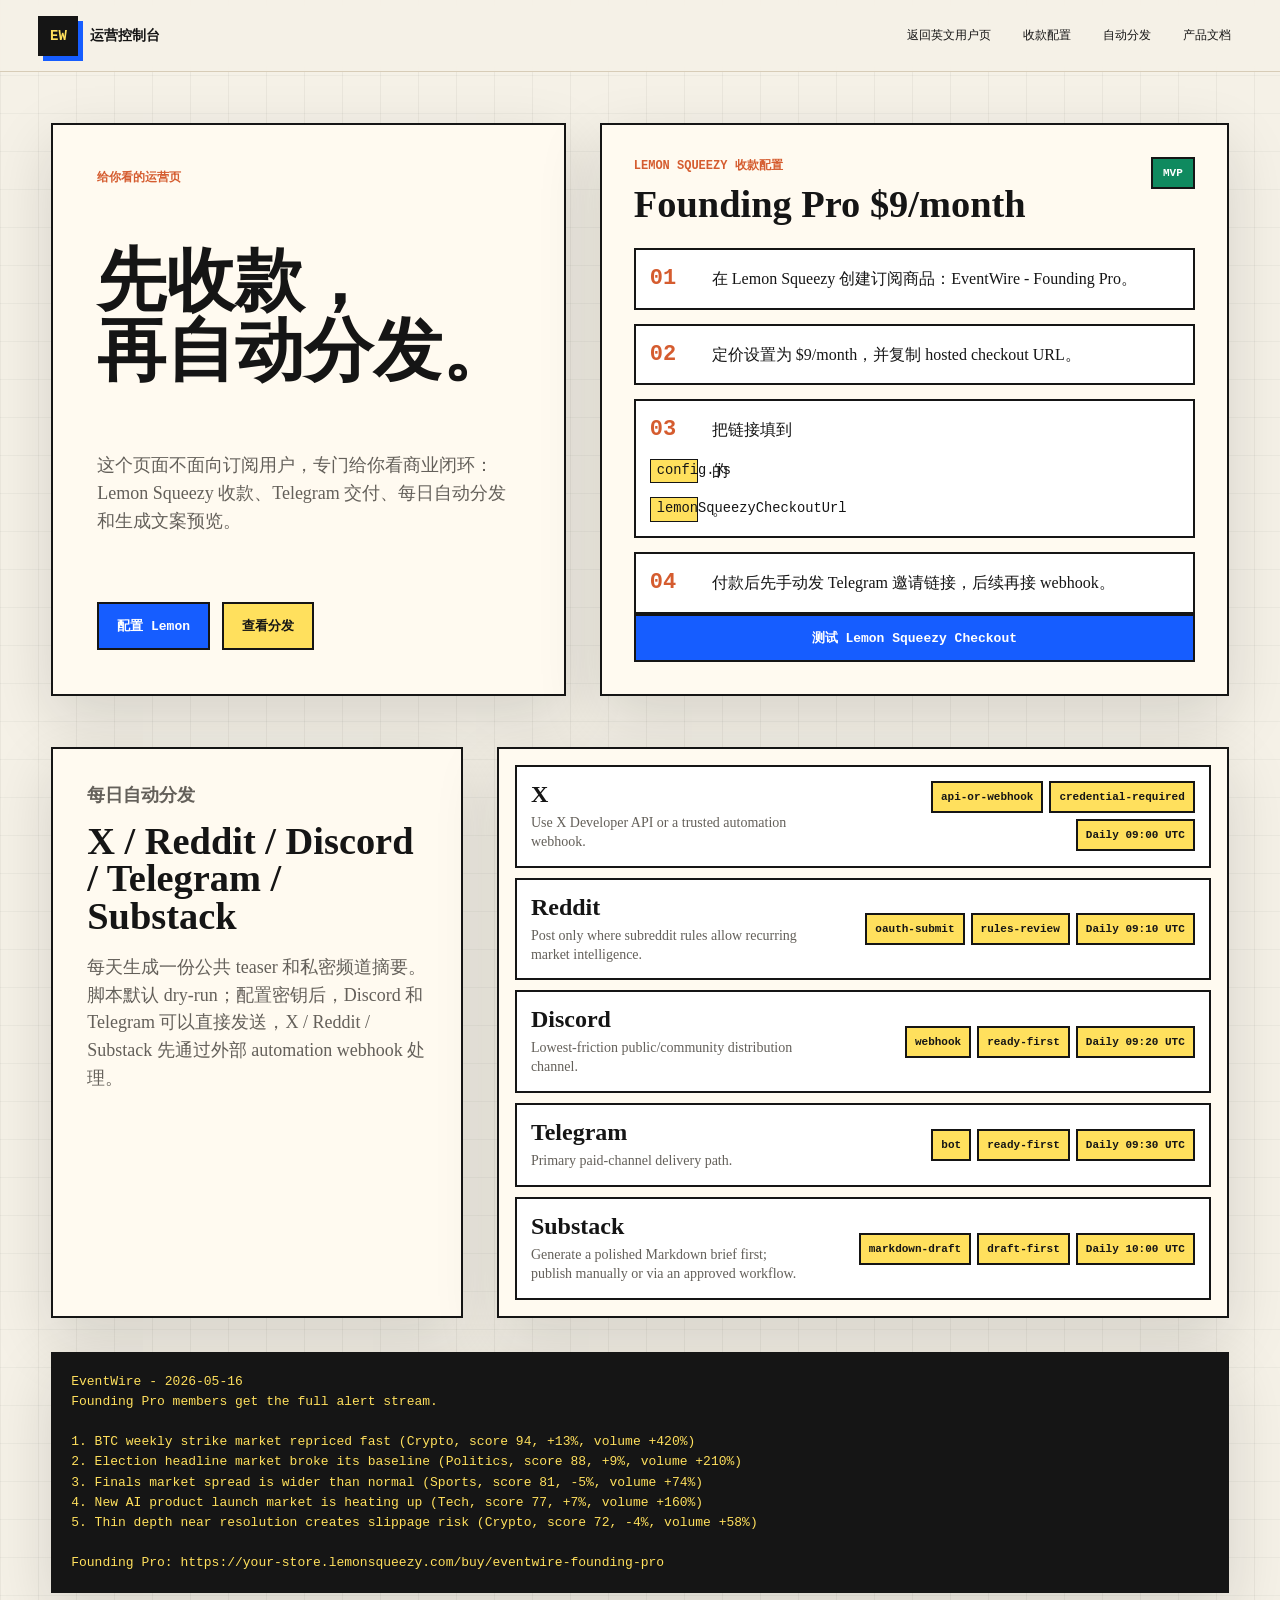
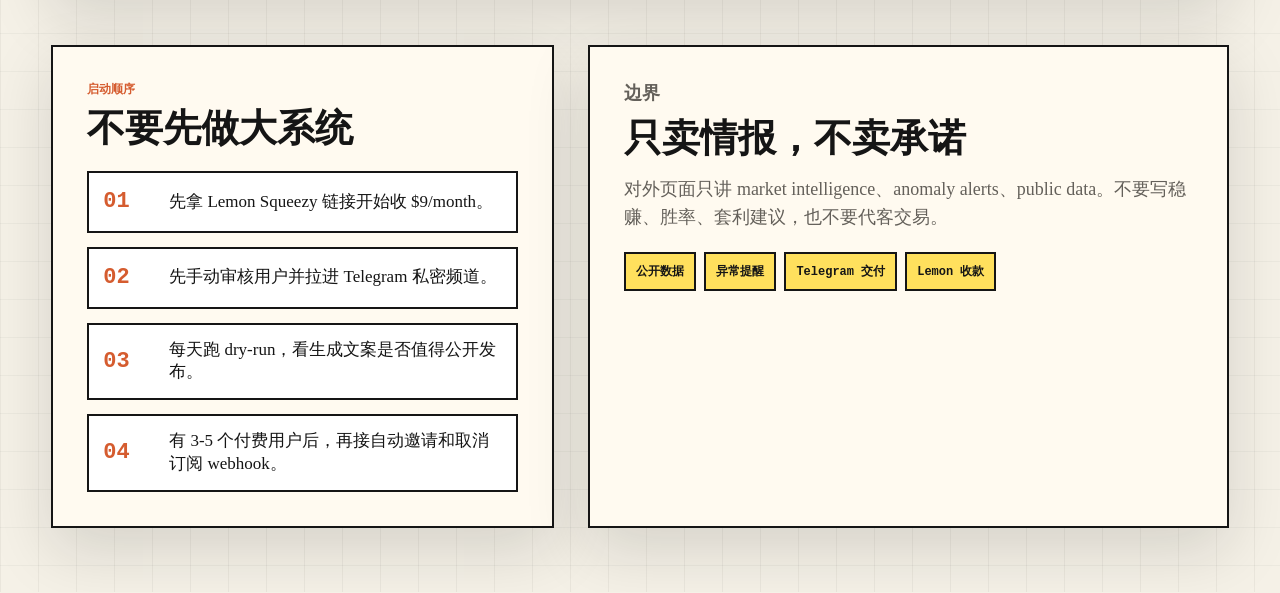
==== ops.html @ 6a20d815 "feat: launch EventWire prototype" ====
<!doctype html>
<html lang="zh-CN">
  <head>
    <meta charset="utf-8">
    <meta name="viewport" content="width=device-width, initial-scale=1">
    <title>EventWire 运营页</title>
    <meta name="description" content="给你看的中文运营页，用于查看 Lemon Squeezy 收款配置和每日分发自动化。">
    <link rel="icon" href="assets/favicon.svg" type="image/svg+xml">
    <link rel="stylesheet" href="styles.css">
    <script src="config.js"></script>
    <script type="module" src="app.mjs"></script>
  </head>
  <body>
    <header class="topbar" aria-label="运营导航">
      <a class="brand" href="ops.html" aria-label="EventWire 运营页">
        <span class="brand-mark">EW</span>
        <span>运营控制台</span>
      </a>
      <nav class="nav-links" aria-label="页面导航">
        <a href="index.html">返回英文用户页</a>
        <a href="#checkout">收款配置</a>
        <a href="#distribution">自动分发</a>
        <a href="docs/eventwire.md">产品文档</a>
      </nav>
    </header>

    <main id="top">
      <section class="ops-hero" aria-labelledby="ops-title">
        <div class="intro-panel">
          <p class="eyebrow">给你看的运营页</p>
          <h1 id="ops-title">先收款，<br>再自动分发。</h1>
          <p class="lede">这个页面不面向订阅用户，专门给你看商业闭环：Lemon Squeezy 收款、Telegram 交付、每日自动分发和生成文案预览。</p>
          <div class="cta-row">
            <a class="button primary" href="#checkout">配置 Lemon</a>
            <a class="button secondary" href="#distribution">查看分发</a>
          </div>
        </div>

        <section class="terminal-panel" id="checkout" aria-labelledby="checkout-title">
          <div class="panel-header">
            <div>
              <p class="eyebrow">Lemon Squeezy 收款配置</p>
              <h2 id="checkout-title">Founding Pro $9/month</h2>
            </div>
            <span class="status-pill">MVP</span>
          </div>
          <ol class="flow-list compact-flow">
            <li><span>01</span> 在 Lemon Squeezy 创建订阅商品：EventWire - Founding Pro。</li>
            <li><span>02</span> 定价设置为 $9/month，并复制 hosted checkout URL。</li>
            <li><span>03</span> 把链接填到 <code>config.js</code> 的 <code>lemonSqueezyCheckoutUrl</code>。</li>
            <li><span>04</span> 付款后先手动发 Telegram 邀请链接，后续再接 webhook。</li>
          </ol>
          <button class="button primary full" type="button" id="checkout-button">测试 Lemon Squeezy Checkout</button>
        </section>
      </section>

      <section class="distribution-section" id="distribution" aria-labelledby="distribution-title">
        <div class="distribution-copy">
          <p class="eyebrow">每日自动分发</p>
          <h2 id="distribution-title">X / Reddit / Discord / Telegram / Substack</h2>
          <p>每天生成一份公共 teaser 和私密频道摘要。脚本默认 dry-run；配置密钥后，Discord 和 Telegram 可以直接发送，X / Reddit / Substack 先通过外部 automation webhook 处理。</p>
        </div>
        <div class="channel-list" id="channel-list" aria-label="分发渠道状态"></div>
        <pre class="preview-console" id="distribution-preview" aria-label="生成文案预览"></pre>
      </section>

      <section class="business-grid" aria-label="运营说明">
        <article class="delivery-card">
          <p class="eyebrow">启动顺序</p>
          <h2>不要先做大系统</h2>
          <ol class="flow-list">
            <li><span>01</span> 先拿 Lemon Squeezy 链接开始收 $9/month。</li>
            <li><span>02</span> 先手动审核用户并拉进 Telegram 私密频道。</li>
            <li><span>03</span> 每天跑 dry-run，看生成文案是否值得公开发布。</li>
            <li><span>04</span> 有 3-5 个付费用户后，再接自动邀请和取消订阅 webhook。</li>
          </ol>
        </article>

        <article class="guardrail-card">
          <p class="eyebrow">边界</p>
          <h2>只卖情报，不卖承诺</h2>
          <p>对外页面只讲 market intelligence、anomaly alerts、public data。不要写稳赚、胜率、套利建议，也不要代客交易。</p>
          <div class="word-grid" aria-label="运营关键词">
            <span>公开数据</span>
            <span>异常提醒</span>
            <span>Telegram 交付</span>
            <span>Lemon 收款</span>
          </div>
        </article>
      </section>
    </main>
  </body>
</html>
---- styles.css ----
:root {
  --paper: #f5f1e7;
  --paper-2: #fffaf0;
  --ink: #151515;
  --muted: #64605a;
  --line: #d7ccb7;
  --blue: #165dff;
  --green: #0f8a5f;
  --red: #d55c2f;
  --yellow: #ffe05d;
  --shadow: 0 22px 60px rgba(21, 21, 21, 0.14);
}

* {
  box-sizing: border-box;
}

html {
  scroll-behavior: smooth;
}

body {
  margin: 0;
  background:
    linear-gradient(90deg, rgba(21, 21, 21, 0.05) 1px, transparent 1px) 0 0 / 38px 38px,
    linear-gradient(0deg, rgba(21, 21, 21, 0.04) 1px, transparent 1px) 0 0 / 38px 38px,
    var(--paper);
  color: var(--ink);
  font-family: Georgia, "Times New Roman", serif;
  min-width: 320px;
}

a {
  color: inherit;
  text-decoration: none;
}

button,
input {
  font: inherit;
}

code {
  padding: 2px 6px;
  border: 1px solid var(--ink);
  background: var(--yellow);
  font-family: ui-monospace, SFMono-Regular, Menlo, Monaco, Consolas, monospace;
  font-size: 0.86em;
  white-space: nowrap;
}

.topbar {
  position: sticky;
  top: 0;
  z-index: 20;
  display: flex;
  align-items: center;
  justify-content: space-between;
  gap: 24px;
  min-height: 72px;
  padding: 14px clamp(18px, 3vw, 42px);
  background: rgba(245, 241, 231, 0.9);
  border-bottom: 1px solid var(--line);
  backdrop-filter: blur(16px);
}

.brand {
  display: inline-flex;
  align-items: center;
  gap: 12px;
  font-family: ui-monospace, SFMono-Regular, Menlo, Monaco, Consolas, monospace;
  font-size: 14px;
  font-weight: 800;
  letter-spacing: 0;
}

.brand-mark {
  display: grid;
  place-items: center;
  width: 40px;
  height: 40px;
  background: var(--ink);
  color: var(--yellow);
  border: 2px solid var(--ink);
  box-shadow: 5px 5px 0 var(--blue);
}

.nav-links {
  display: flex;
  flex-wrap: wrap;
  justify-content: flex-end;
  gap: 10px;
  font-family: ui-monospace, SFMono-Regular, Menlo, Monaco, Consolas, monospace;
  font-size: 12px;
  text-transform: uppercase;
}

.nav-links a {
  padding: 8px 10px;
  border: 1px solid transparent;
}

.nav-links a:hover {
  border-color: var(--ink);
  background: var(--paper-2);
}

.sr-only {
  position: absolute;
  width: 1px;
  height: 1px;
  padding: 0;
  margin: -1px;
  overflow: hidden;
  clip: rect(0, 0, 0, 0);
  white-space: nowrap;
  border: 0;
}

.workspace-shell {
  display: grid;
  grid-template-columns: minmax(300px, 0.82fr) minmax(460px, 1.18fr);
  gap: clamp(18px, 3vw, 34px);
  min-height: calc(100vh - 72px);
  padding: clamp(22px, 4vw, 58px);
  align-items: stretch;
}

.ops-hero {
  display: grid;
  grid-template-columns: minmax(320px, 0.9fr) minmax(460px, 1.1fr);
  gap: clamp(18px, 3vw, 34px);
  padding: clamp(22px, 4vw, 58px);
  align-items: stretch;
}

.ops-hero h1 {
  max-width: 9ch;
  font-size: clamp(54px, 5.4vw, 78px);
  line-height: 1.02;
  word-break: keep-all;
}

.intro-panel,
.terminal-panel,
.pricing-card,
.delivery-card,
.guardrail-card {
  border: 2px solid var(--ink);
  background: var(--paper-2);
  box-shadow: var(--shadow);
}

.intro-panel {
  display: flex;
  flex-direction: column;
  justify-content: space-between;
  gap: 30px;
  padding: clamp(24px, 4vw, 44px);
}

.eyebrow {
  margin: 0 0 12px;
  color: var(--red);
  font-family: ui-monospace, SFMono-Regular, Menlo, Monaco, Consolas, monospace;
  font-size: 12px;
  font-weight: 800;
  letter-spacing: 0;
  text-transform: uppercase;
}

h1,
h2,
p {
  overflow-wrap: anywhere;
}

h1 {
  max-width: 10ch;
  margin: 0;
  font-size: clamp(44px, 5.2vw, 78px);
  line-height: 0.88;
  letter-spacing: 0;
  overflow-wrap: normal;
  word-break: normal;
  hyphens: none;
}

h2 {
  margin: 0;
  font-size: clamp(28px, 3vw, 44px);
  line-height: 0.98;
  letter-spacing: 0;
}

.lede,
.card-copy,
.visual-copy p,
.guardrail-card p {
  color: var(--muted);
  font-size: 18px;
  line-height: 1.55;
}

.cta-row {
  display: flex;
  flex-wrap: wrap;
  gap: 12px;
}

.button {
  display: inline-flex;
  align-items: center;
  justify-content: center;
  min-height: 48px;
  padding: 0 18px;
  border: 2px solid var(--ink);
  font-family: ui-monospace, SFMono-Regular, Menlo, Monaco, Consolas, monospace;
  font-size: 13px;
  font-weight: 800;
  cursor: pointer;
  transition: transform 160ms ease, box-shadow 160ms ease, background 160ms ease;
}

.button:hover {
  transform: translate(-2px, -2px);
  box-shadow: 5px 5px 0 var(--ink);
}

.button.primary {
  background: var(--blue);
  color: white;
}

.button.secondary {
  background: var(--yellow);
}

.button.full {
  width: 100%;
}

.mini-metrics {
  display: grid;
  grid-template-columns: repeat(3, 1fr);
  margin: 0;
  border-top: 2px solid var(--ink);
}

.mini-metrics div {
  padding: 16px 12px 0 0;
}

.mini-metrics dt {
  font-family: ui-monospace, SFMono-Regular, Menlo, Monaco, Consolas, monospace;
  font-size: 36px;
  font-weight: 900;
}

.mini-metrics dd {
  margin: 4px 0 0;
  color: var(--muted);
  font-family: ui-monospace, SFMono-Regular, Menlo, Monaco, Consolas, monospace;
  font-size: 11px;
  text-transform: uppercase;
}

.terminal-panel {
  min-width: 0;
  padding: clamp(20px, 3vw, 32px);
}

.panel-header {
  display: flex;
  align-items: flex-start;
  justify-content: space-between;
  gap: 18px;
  margin-bottom: 22px;
}

.status-pill {
  padding: 8px 10px;
  background: var(--green);
  color: white;
  border: 2px solid var(--ink);
  font-family: ui-monospace, SFMono-Regular, Menlo, Monaco, Consolas, monospace;
  font-size: 11px;
  font-weight: 800;
  text-transform: uppercase;
  white-space: nowrap;
}

.control-strip {
  display: grid;
  grid-template-columns: repeat(5, minmax(74px, 1fr)) minmax(170px, 1.2fr);
  gap: 8px;
  margin-bottom: 16px;
}

.chip {
  min-height: 42px;
  border: 2px solid var(--ink);
  background: transparent;
  color: var(--ink);
  cursor: pointer;
  font-family: ui-monospace, SFMono-Regular, Menlo, Monaco, Consolas, monospace;
  font-size: 12px;
  font-weight: 800;
}

.chip.active,
.chip:hover {
  background: var(--ink);
  color: var(--paper-2);
}

.score-filter {
  display: grid;
  grid-template-columns: auto 1fr auto;
  align-items: center;
  gap: 8px;
  min-height: 42px;
  padding: 0 10px;
  border: 2px solid var(--ink);
  font-family: ui-monospace, SFMono-Regular, Menlo, Monaco, Consolas, monospace;
  font-size: 12px;
  font-weight: 800;
}

.score-filter input {
  min-width: 70px;
  accent-color: var(--blue);
}

.signal-grid {
  display: grid;
  gap: 12px;
}

.signal-card {
  display: grid;
  grid-template-columns: auto 1fr auto;
  gap: 14px;
  align-items: center;
  min-height: 108px;
  padding: 14px;
  background: white;
  border: 2px solid var(--ink);
}

.signal-score {
  display: grid;
  place-items: center;
  width: 64px;
  height: 64px;
  border: 2px solid var(--ink);
  background: var(--yellow);
  font-family: ui-monospace, SFMono-Regular, Menlo, Monaco, Consolas, monospace;
  font-size: 22px;
  font-weight: 900;
}

.signal-title {
  margin: 0 0 8px;
  font-size: 20px;
  font-weight: 800;
  line-height: 1.1;
}

.signal-meta {
  display: flex;
  flex-wrap: wrap;
  gap: 8px;
  color: var(--muted);
  font-family: ui-monospace, SFMono-Regular, Menlo, Monaco, Consolas, monospace;
  font-size: 12px;
}

.signal-move {
  color: var(--blue);
  font-family: ui-monospace, SFMono-Regular, Menlo, Monaco, Consolas, monospace;
  font-size: 22px;
  font-weight: 900;
  white-space: nowrap;
}

.visual-band {
  display: grid;
  grid-template-columns: minmax(280px, 0.75fr) minmax(320px, 1.25fr);
  gap: clamp(18px, 3vw, 34px);
  align-items: center;
  padding: 0 clamp(22px, 4vw, 58px) clamp(24px, 4vw, 58px);
}

.visual-copy {
  padding: 28px 0;
}

.visual-band img {
  width: 100%;
  height: auto;
  border: 2px solid var(--ink);
  background: var(--paper-2);
  box-shadow: var(--shadow);
}

.business-grid {
  display: grid;
  grid-template-columns: minmax(280px, 0.88fr) minmax(280px, 1.12fr);
  gap: clamp(18px, 3vw, 34px);
  padding: 0 clamp(22px, 4vw, 58px) clamp(34px, 5vw, 70px);
}

.distribution-section {
  display: grid;
  grid-template-columns: minmax(280px, 0.72fr) minmax(320px, 1.28fr);
  gap: clamp(18px, 3vw, 34px);
  padding: 0 clamp(22px, 4vw, 58px) clamp(24px, 4vw, 58px);
}

.distribution-copy,
.channel-list,
.preview-console {
  border: 2px solid var(--ink);
  background: var(--paper-2);
  box-shadow: var(--shadow);
}

.distribution-copy {
  padding: clamp(22px, 3vw, 34px);
}

.distribution-copy p {
  color: var(--muted);
  font-size: 18px;
  line-height: 1.55;
}

.channel-list {
  display: grid;
  gap: 10px;
  padding: 16px;
}

.channel-card {
  display: grid;
  grid-template-columns: minmax(140px, 0.75fr) minmax(160px, 1fr);
  gap: 12px;
  align-items: center;
  padding: 14px;
  border: 2px solid var(--ink);
  background: white;
}

.channel-name {
  margin: 0 0 6px;
  font-size: 24px;
  font-weight: 900;
}

.channel-note {
  margin: 0;
  color: var(--muted);
  font-size: 14px;
  line-height: 1.35;
}

.channel-meta {
  display: flex;
  flex-wrap: wrap;
  justify-content: flex-end;
  gap: 6px;
  font-family: ui-monospace, SFMono-Regular, Menlo, Monaco, Consolas, monospace;
  font-size: 11px;
  font-weight: 800;
}

.channel-meta span {
  padding: 8px;
  border: 2px solid var(--ink);
  background: var(--yellow);
}

.preview-console {
  grid-column: 1 / -1;
  margin: 0;
  padding: 18px;
  overflow: auto;
  color: var(--yellow);
  background: var(--ink);
  font-family: ui-monospace, SFMono-Regular, Menlo, Monaco, Consolas, monospace;
  font-size: 13px;
  line-height: 1.55;
  white-space: pre-wrap;
}

.pricing-card,
.delivery-card,
.guardrail-card {
  padding: clamp(22px, 3vw, 34px);
}

.pricing-card {
  grid-row: span 2;
}

.price-line {
  display: flex;
  align-items: baseline;
  gap: 4px;
  margin: 20px 0;
}

.currency,
.period {
  color: var(--muted);
  font-family: ui-monospace, SFMono-Regular, Menlo, Monaco, Consolas, monospace;
  font-weight: 800;
}

.amount {
  font-family: ui-monospace, SFMono-Regular, Menlo, Monaco, Consolas, monospace;
  font-size: clamp(84px, 10vw, 132px);
  font-weight: 900;
  line-height: 0.78;
}

.feature-list {
  display: grid;
  gap: 10px;
  margin: 24px 0;
  padding: 0;
  list-style: none;
}

.feature-list li {
  padding: 10px 12px;
  border-left: 8px solid var(--green);
  background: white;
  font-family: ui-monospace, SFMono-Regular, Menlo, Monaco, Consolas, monospace;
  font-size: 13px;
}

.flow-list {
  display: grid;
  gap: 14px;
  margin: 24px 0 0;
  padding: 0;
  list-style: none;
}

.flow-list li {
  display: grid;
  grid-template-columns: 52px 1fr;
  gap: 14px;
  align-items: center;
  padding: 14px;
  background: white;
  border: 2px solid var(--ink);
  font-size: 17px;
  line-height: 1.35;
}

.compact-flow li {
  grid-template-columns: 48px 1fr;
  font-size: 16px;
}

.flow-list span {
  font-family: ui-monospace, SFMono-Regular, Menlo, Monaco, Consolas, monospace;
  font-size: 22px;
  font-weight: 900;
  color: var(--red);
}

.word-grid {
  display: flex;
  flex-wrap: wrap;
  gap: 8px;
  margin-top: 20px;
}

.word-grid span {
  padding: 9px 10px;
  border: 2px solid var(--ink);
  background: var(--yellow);
  font-family: ui-monospace, SFMono-Regular, Menlo, Monaco, Consolas, monospace;
  font-size: 12px;
  font-weight: 800;
}

@media (max-width: 960px) {
  .workspace-shell,
  .ops-hero,
  .visual-band,
  .distribution-section,
  .business-grid {
    grid-template-columns: 1fr;
  }

  h1 {
    max-width: 12ch;
    font-size: clamp(42px, 12vw, 68px);
  }

  .control-strip {
    grid-template-columns: repeat(2, minmax(0, 1fr));
  }

  .score-filter {
    grid-column: 1 / -1;
  }

  .channel-card {
    grid-template-columns: 1fr;
  }

  .channel-meta {
    justify-content: flex-start;
  }
}

@media (max-width: 640px) {
  .topbar {
    position: static;
    align-items: flex-start;
  }

  .nav-links {
    display: none;
  }

  .workspace-shell {
    min-height: auto;
  }

  .mini-metrics {
    grid-template-columns: 1fr;
    gap: 8px;
  }

  .signal-card {
    grid-template-columns: 1fr;
  }

  .signal-score {
    width: 100%;
    height: 44px;
  }

  .signal-move {
    white-space: normal;
  }
}
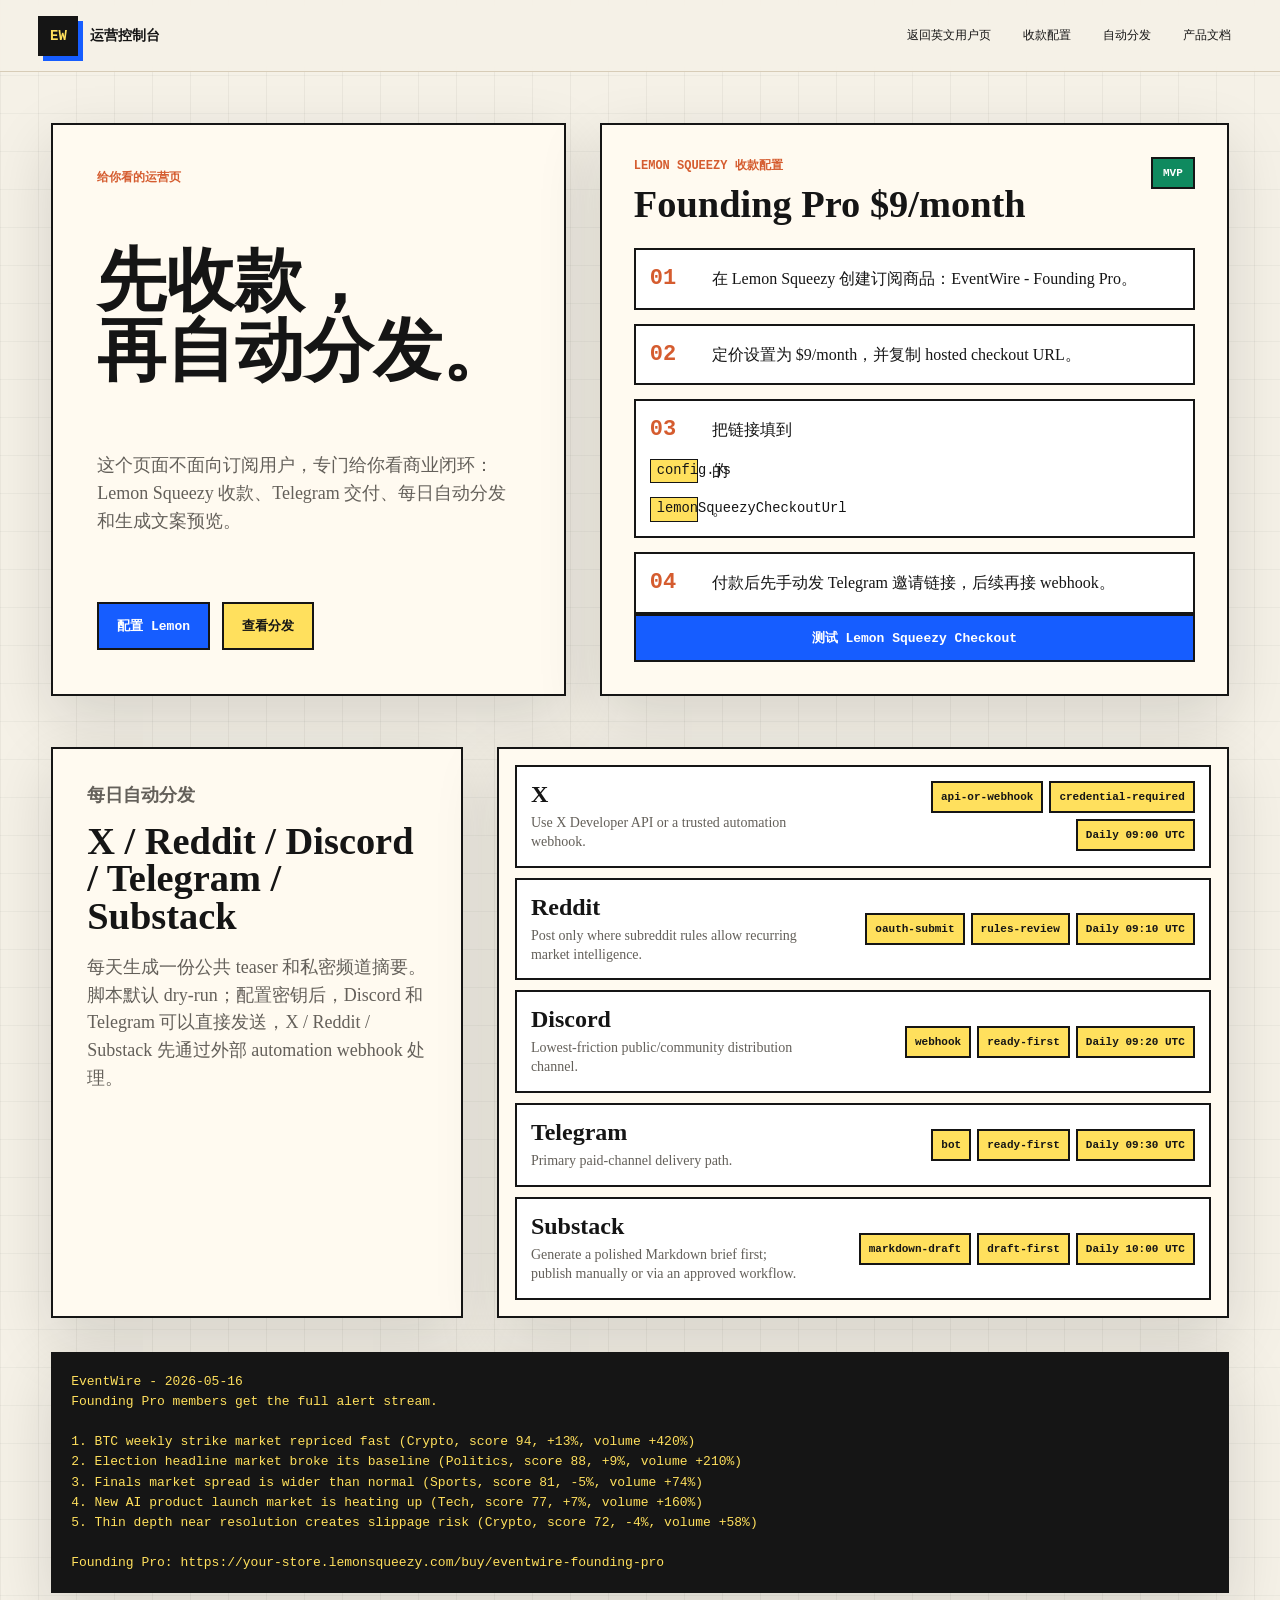
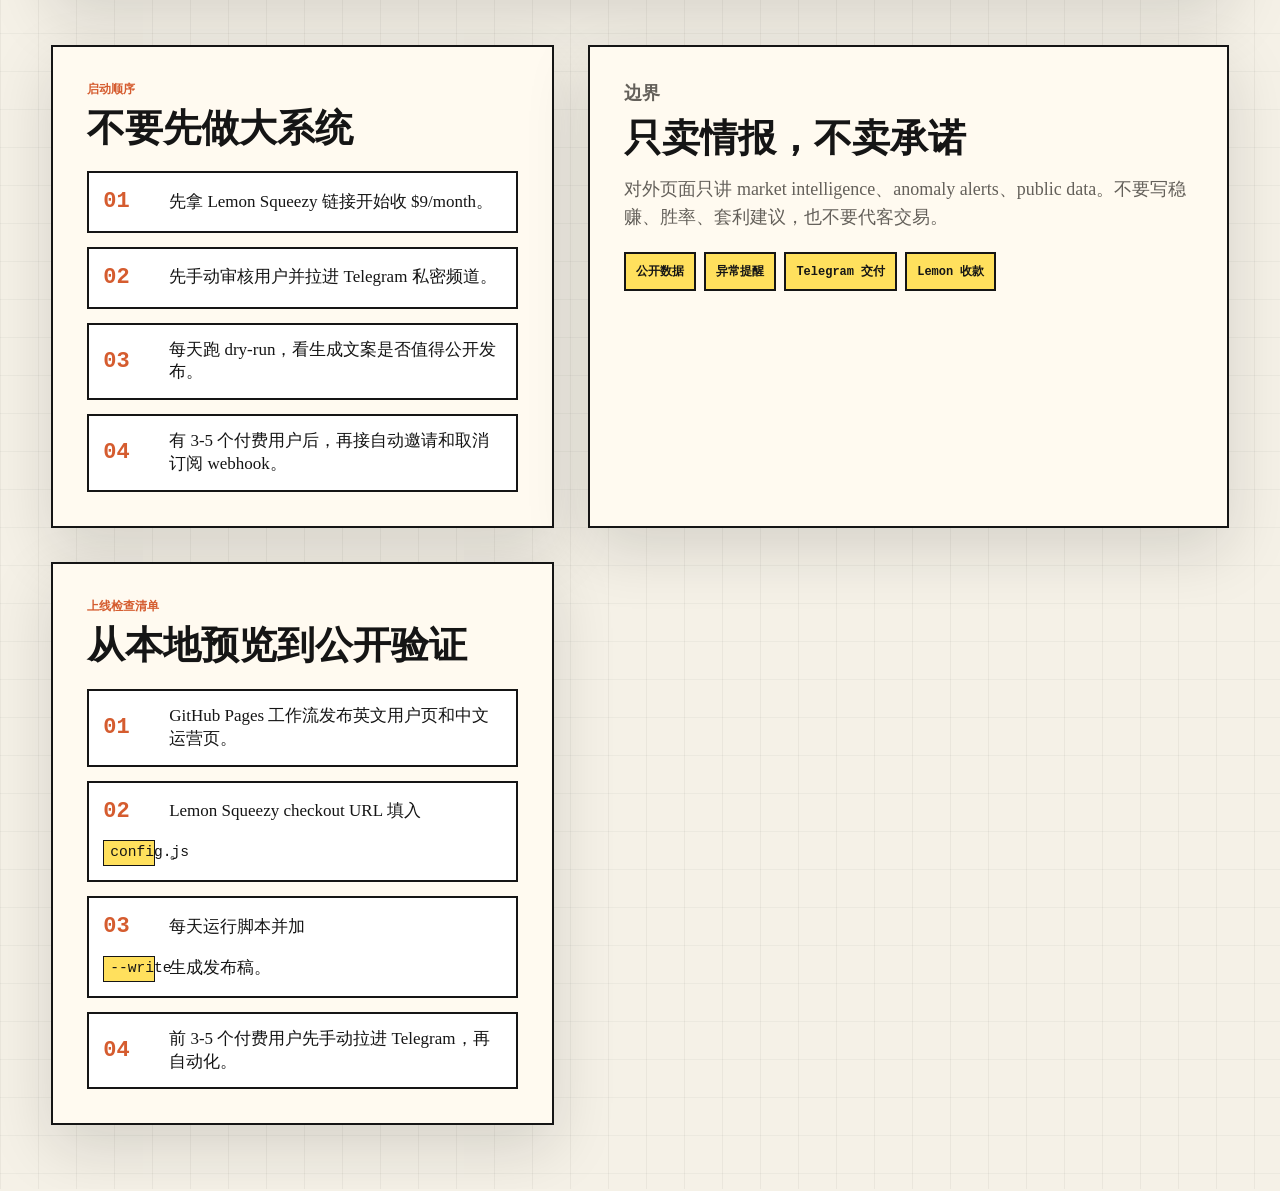
==== commit a4c69765: "feat: add launch automation and pages deploy" ====
--- a/ops.html
+++ b/ops.html
@@ -87,6 +87,17 @@
             <span>Lemon 收款</span>
           </div>
         </article>
+
+        <article class="delivery-card">
+          <p class="eyebrow">上线检查清单</p>
+          <h2>从本地预览到公开验证</h2>
+          <ol class="flow-list">
+            <li><span>01</span> GitHub Pages 工作流发布英文用户页和中文运营页。</li>
+            <li><span>02</span> Lemon Squeezy checkout URL 填入 <code>config.js</code>。</li>
+            <li><span>03</span> 每天运行脚本并加 <code>--write</code> 生成发布稿。</li>
+            <li><span>04</span> 前 3-5 个付费用户先手动拉进 Telegram，再自动化。</li>
+          </ol>
+        </article>
       </section>
     </main>
   </body>
